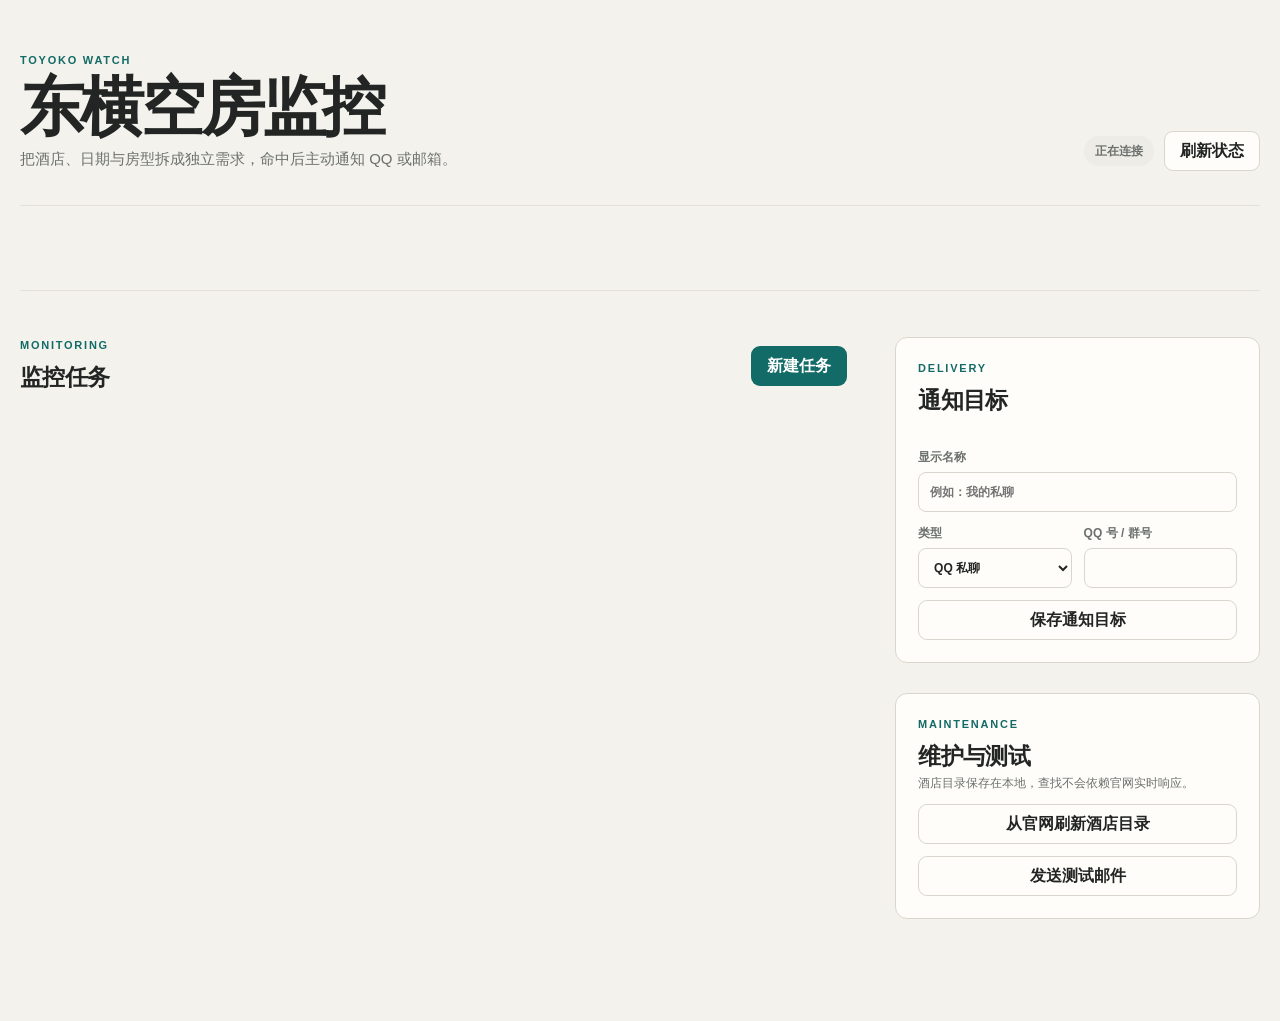
==== pages/watch/index.html @ eeb9e1a4 "feat: add Toyoko watch WebUI" ====
<!doctype html>
<html lang="zh-CN">
  <head>
    <meta charset="utf-8" />
    <meta name="viewport" content="width=device-width, initial-scale=1" />
    <title>东横空房监控</title>
    <link rel="stylesheet" href="./style.css" />
  </head>
  <body>
    <div class="shell">
      <header class="topbar">
        <div>
          <p class="eyebrow">TOYOKO WATCH</p>
          <h1>东横空房监控</h1>
          <p class="subtitle">把酒店、日期与房型拆成独立需求，命中后主动通知 QQ 或邮箱。</p>
        </div>
        <div class="top-actions">
          <span id="health" class="status-pill">正在连接</span>
          <button id="reload" class="button secondary" type="button">刷新状态</button>
        </div>
      </header>

      <section id="metrics" class="metrics skeleton" aria-label="运行状态"></section>
      <div id="page-error" class="page-error hidden" role="alert"></div>

      <main class="layout">
        <section class="primary">
          <div class="section-head">
            <div>
              <p class="section-kicker">MONITORING</p>
              <h2>监控任务</h2>
            </div>
            <button id="new-task" class="button primary-button" type="button">新建任务</button>
          </div>
          <div id="tasks" class="task-list loading-list" aria-live="polite"></div>
        </section>

        <aside class="sidebar">
          <section class="panel">
            <div class="section-head compact">
              <div>
                <p class="section-kicker">DELIVERY</p>
                <h2>通知目标</h2>
              </div>
            </div>
            <div id="targets" class="target-list"></div>
            <form id="target-form" class="inline-form">
              <input id="target-id" type="hidden" />
              <label>显示名称<input id="target-label" required placeholder="例如：我的私聊" /></label>
              <div class="two-cols">
                <label>类型
                  <select id="target-kind"><option value="private">QQ 私聊</option><option value="group">QQ 群聊</option></select>
                </label>
                <label>QQ 号 / 群号<input id="target-number" required inputmode="numeric" pattern="[0-9]+" /></label>
              </div>
              <button class="button secondary full" type="submit">保存通知目标</button>
            </form>
          </section>

          <section class="panel maintenance">
            <p class="section-kicker">MAINTENANCE</p>
            <h2>维护与测试</h2>
            <p id="catalog-note" class="muted">酒店目录保存在本地，查找不会依赖官网实时响应。</p>
            <div class="stack-actions">
              <button id="refresh-catalog" class="button secondary full" type="button">从官网刷新酒店目录</button>
              <button id="test-email" class="button secondary full" type="button">发送测试邮件</button>
            </div>
          </section>
        </aside>
      </main>
    </div>

    <dialog id="task-dialog" class="dialog">
      <form id="task-form" method="dialog">
        <div class="dialog-head">
          <div><p class="section-kicker">WATCH TASK</p><h2 id="dialog-title">新建监控任务</h2></div>
          <button id="close-dialog" class="icon-button" type="button" aria-label="关闭">关闭</button>
        </div>
        <div class="dialog-body">
          <input id="task-id" type="hidden" />
          <section class="form-section">
            <h3>基本设置</h3>
            <div class="form-grid">
              <label class="span-2">任务名称<input id="task-name" required placeholder="例如：横滨周六晚" /></label>
              <label>入住日期<input id="task-checkin" type="date" required /></label>
              <label>退房日期<input id="task-checkout" type="date" required /></label>
              <label>检查间隔（秒）<input id="task-interval" type="number" min="60" max="3600" value="300" required /></label>
              <label class="switch-line"><input id="task-enabled" type="checkbox" />启用监控</label>
              <label class="switch-line"><input id="task-notify-changes" type="checkbox" />库存变化时再次通知</label>
              <label class="switch-line"><input id="task-email" type="checkbox" />同时发送邮件</label>
            </div>
          </section>

          <section class="form-section">
            <div class="subsection-head"><h3>酒店</h3><span id="hotel-count" class="count-label">0 家已选</span></div>
            <div id="selected-hotels" class="chips"></div>
            <label class="search-field">检索本地酒店目录
              <input id="hotel-search" placeholder="输入酒店编号、名称、城市或地址" autocomplete="off" />
            </label>
            <div id="hotel-results" class="hotel-results"></div>
          </section>

          <section class="form-section">
            <div class="subsection-head">
              <h3>独立房间需求</h3>
              <div class="head-actions">
                <button id="probe-rooms" class="button text-button" type="button">探测官网房型</button>
                <button id="add-slot" class="button text-button" type="button">添加需求</button>
              </div>
            </div>
            <p class="hint">订到其中一个需求后，只把该项标记为“已订到”，其他需求会继续监控。</p>
            <div id="probe-results" class="probe-results hidden"></div>
            <div id="slots" class="slots"></div>
          </section>

          <section class="form-section">
            <h3>通知去向</h3>
            <div id="task-targets" class="check-grid"></div>
            <p class="hint">启用的任务至少需要一个可用 QQ 目标，或已经配置好的邮件。</p>
          </section>
        </div>
        <div class="dialog-actions">
          <button id="cancel-task" class="button secondary" type="button">取消</button>
          <button id="save-task" class="button primary-button" type="submit">保存任务</button>
        </div>
      </form>
    </dialog>

    <div id="toast" class="toast hidden" role="status"></div>
    <script type="module" src="./app.js"></script>
  </body>
</html>
---- pages/watch/style.css ----
:root {
  color-scheme: light;
  --bg: #f4f2ed;
  --surface: #fffdf9;
  --surface-soft: #eeece6;
  --line: #d9d6ce;
  --text: #222523;
  --muted: #6c716d;
  --accent: #126b66;
  --accent-hover: #0d5955;
  --accent-soft: #dcecea;
  --danger: #9f3c35;
  --danger-soft: #f5e2df;
  --shadow: 0 18px 50px rgba(35, 38, 36, 0.12);
}

[data-theme="dark"] {
  color-scheme: dark;
  --bg: #171918;
  --surface: #202321;
  --surface-soft: #292c2a;
  --line: #3b403d;
  --text: #f0f1ec;
  --muted: #a5aaa5;
  --accent: #76c8bf;
  --accent-hover: #91d7cf;
  --accent-soft: #233f3c;
  --danger: #ef8f86;
  --danger-soft: #482c2a;
  --shadow: 0 18px 50px rgba(0, 0, 0, 0.28);
}

* { box-sizing: border-box; }
body {
  margin: 0;
  min-width: 320px;
  background: var(--bg);
  color: var(--text);
  font-family: Geist, "Segoe UI", "Noto Sans SC", sans-serif;
  line-height: 1.5;
}
button, input, select { font: inherit; }
button { cursor: pointer; }
.shell { width: min(1240px, calc(100% - 40px)); margin: 0 auto; padding: 52px 0 72px; }
.topbar { display: flex; align-items: flex-end; justify-content: space-between; gap: 32px; }
.eyebrow, .section-kicker { margin: 0 0 7px; color: var(--accent); font-size: 11px; font-weight: 750; letter-spacing: .16em; }
h1, h2, h3, p { margin-top: 0; }
h1 { margin-bottom: 10px; font-size: clamp(34px, 6vw, 64px); line-height: .98; letter-spacing: -.055em; }
h2 { margin-bottom: 0; font-size: 23px; letter-spacing: -.025em; }
h3 { margin-bottom: 14px; font-size: 16px; }
.subtitle { max-width: 660px; margin-bottom: 0; color: var(--muted); font-size: 15px; }
.top-actions { display: flex; align-items: center; gap: 10px; flex-shrink: 0; }
.button, .icon-button {
  border: 1px solid transparent; border-radius: 9px; min-height: 40px; padding: 0 15px;
  background: transparent; color: var(--text); font-weight: 650; transition: transform .16s ease, background .16s ease, border-color .16s ease;
}
.button:hover, .icon-button:hover { transform: translateY(-1px); }
.button:active, .icon-button:active { transform: translateY(1px) scale(.985); }
.button:disabled { cursor: wait; opacity: .55; transform: none; }
.primary-button { background: var(--accent); color: #fff; }
[data-theme="dark"] .primary-button { color: #10211f; }
.primary-button:hover { background: var(--accent-hover); }
.secondary { border-color: var(--line); background: var(--surface); }
.secondary:hover { border-color: var(--accent); }
.text-button { min-height: 32px; padding: 0 8px; color: var(--accent); }
.text-button:hover { background: var(--accent-soft); }
.danger-button { color: var(--danger); }
.full { width: 100%; }
.status-pill, .badge { display: inline-flex; align-items: center; min-height: 30px; border-radius: 999px; padding: 0 11px; background: var(--surface-soft); color: var(--muted); font-size: 12px; font-weight: 700; }
.status-pill.good, .badge.active { background: var(--accent-soft); color: var(--accent); }
.badge.fulfilled { background: var(--surface-soft); color: var(--muted); }
.badge.paused { background: var(--danger-soft); color: var(--danger); }
.metrics { display: grid; grid-template-columns: repeat(5, 1fr); margin: 34px 0 46px; border-block: 1px solid var(--line); }
.metric { padding: 20px 18px; border-right: 1px solid var(--line); }
.metric:first-child { padding-left: 0; }
.metric:last-child { border-right: 0; }
.metric strong { display: block; font-size: 25px; letter-spacing: -.04em; }
.metric span { color: var(--muted); font-size: 12px; }
.skeleton { min-height: 86px; opacity: .6; }
.layout { display: grid; grid-template-columns: minmax(0, 1.7fr) minmax(300px, .75fr); gap: 48px; align-items: start; }
.section-head, .subsection-head { display: flex; align-items: center; justify-content: space-between; gap: 18px; }
.section-head { margin-bottom: 18px; }
.section-head.compact { margin-bottom: 14px; }
.task-list { display: grid; gap: 12px; }
.task-card { border-top: 1px solid var(--line); padding: 22px 0 10px; }
.task-card:first-child { border-top: 0; }
.task-title-row { display: flex; justify-content: space-between; gap: 16px; }
.task-title { display: flex; align-items: center; flex-wrap: wrap; gap: 10px; }
.task-title h3 { margin: 0; font-size: 18px; }
.task-meta { margin: 9px 0 16px; color: var(--muted); font-size: 13px; }
.slot-summary { display: grid; gap: 7px; }
.slot-row { display: grid; grid-template-columns: minmax(0, 1fr) auto auto; align-items: center; gap: 9px; padding: 9px 11px; background: var(--surface-soft); border-radius: 8px; font-size: 13px; }
.slot-row select { min-height: 32px; }
.card-actions { display: flex; gap: 5px; margin-top: 14px; flex-wrap: wrap; }
.panel { margin-bottom: 30px; border: 1px solid var(--line); background: var(--surface); padding: 22px; border-radius: 12px; }
.target-list { display: grid; gap: 8px; margin-bottom: 16px; }
.target-item { display: grid; grid-template-columns: minmax(0, 1fr) auto; gap: 8px; padding-bottom: 10px; border-bottom: 1px solid var(--line); }
.target-item strong, .target-item span { display: block; }
.target-item span { color: var(--muted); font-size: 12px; word-break: break-all; }
.mini-actions { display: flex; gap: 4px; }
.mini-actions button { min-height: 30px; padding: 0 8px; }
.inline-form, .stack-actions { display: grid; gap: 12px; }
.two-cols, .form-grid { display: grid; grid-template-columns: repeat(2, minmax(0, 1fr)); gap: 12px; }
label { display: grid; gap: 6px; color: var(--muted); font-size: 12px; font-weight: 650; }
input, select { width: 100%; min-height: 40px; border: 1px solid var(--line); border-radius: 8px; padding: 0 11px; background: var(--surface); color: var(--text); outline: none; }
input:focus, select:focus { border-color: var(--accent); box-shadow: 0 0 0 3px var(--accent-soft); }
.muted, .hint { color: var(--muted); font-size: 12px; }
.empty { border: 1px dashed var(--line); border-radius: 10px; padding: 28px; color: var(--muted); text-align: center; }
.page-error { margin: -26px 0 30px; padding: 12px 14px; border: 1px solid var(--danger); background: var(--danger-soft); color: var(--danger); border-radius: 8px; }
.hidden { display: none !important; }
.dialog { width: min(900px, calc(100% - 24px)); max-height: calc(100vh - 36px); padding: 0; border: 1px solid var(--line); border-radius: 14px; background: var(--surface); color: var(--text); box-shadow: var(--shadow); }
.dialog::backdrop { background: rgba(15, 18, 16, .55); }
.dialog form { display: flex; flex-direction: column; max-height: calc(100vh - 38px); }
.dialog-head, .dialog-actions { display: flex; justify-content: space-between; align-items: center; gap: 16px; padding: 20px 24px; }
.dialog-head { border-bottom: 1px solid var(--line); }
.dialog-actions { border-top: 1px solid var(--line); justify-content: flex-end; }
.dialog-body { overflow-y: auto; padding: 0 24px 26px; }
.form-section { padding: 24px 0; border-bottom: 1px solid var(--line); }
.form-section:last-child { border-bottom: 0; }
.span-2 { grid-column: span 2; }
.switch-line { display: flex; align-items: center; gap: 9px; min-height: 40px; color: var(--text); }
.switch-line input { width: 17px; min-height: 17px; accent-color: var(--accent); box-shadow: none; }
.head-actions { display: flex; gap: 6px; }
.count-label { color: var(--muted); font-size: 12px; }
.chips { display: flex; flex-wrap: wrap; gap: 7px; margin-bottom: 12px; }
.chip { display: inline-flex; align-items: center; gap: 7px; min-height: 30px; padding: 0 9px; border-radius: 999px; background: var(--accent-soft); color: var(--accent); font-size: 12px; font-weight: 700; }
.chip button { border: 0; background: transparent; color: inherit; padding: 0; }
.hotel-results { max-height: 210px; overflow-y: auto; margin-top: 8px; border: 1px solid var(--line); border-radius: 9px; }
.hotel-option { display: grid; grid-template-columns: auto minmax(0, 1fr); gap: 10px; width: 100%; padding: 11px; border: 0; border-bottom: 1px solid var(--line); background: var(--surface); color: var(--text); text-align: left; }
.hotel-option:last-child { border-bottom: 0; }
.hotel-option:hover { background: var(--surface-soft); }
.hotel-option code { color: var(--accent); }
.hotel-option small { display: block; color: var(--muted); }
.slots { display: grid; gap: 12px; }
.slot-editor { border: 1px solid var(--line); border-radius: 10px; padding: 16px; background: var(--surface-soft); }
.slot-editor-head { display: flex; justify-content: space-between; align-items: center; margin-bottom: 12px; }
.slot-editor-head strong { font-size: 14px; }
.slot-grid { display: grid; grid-template-columns: repeat(4, minmax(0, 1fr)); gap: 10px; }
.slot-grid .wide { grid-column: span 2; }
.subtypes { display: flex; flex-wrap: wrap; gap: 7px 12px; grid-column: 1 / -1; padding-top: 4px; }
.subtypes label, .check-grid label { display: flex; align-items: center; gap: 7px; color: var(--text); }
.subtypes input, .check-grid input { width: 16px; min-height: 16px; accent-color: var(--accent); box-shadow: none; }
.check-grid { display: grid; grid-template-columns: repeat(2, minmax(0, 1fr)); gap: 10px; }
.probe-results { margin: 12px 0; padding: 12px; border-left: 3px solid var(--accent); background: var(--accent-soft); font-size: 12px; }
.probe-hotel { margin-bottom: 8px; }
.probe-hotel:last-child { margin-bottom: 0; }
.toast { position: fixed; right: 22px; bottom: 22px; max-width: min(420px, calc(100% - 44px)); padding: 13px 16px; border-radius: 9px; background: var(--text); color: var(--surface); box-shadow: var(--shadow); font-size: 13px; z-index: 20; }

@media (max-width: 860px) {
  .shell { width: min(100% - 24px, 720px); padding-top: 30px; }
  .topbar { align-items: flex-start; flex-direction: column; }
  .top-actions { width: 100%; justify-content: space-between; }
  .metrics { grid-template-columns: repeat(2, 1fr); }
  .metric { border-bottom: 1px solid var(--line); }
  .layout { grid-template-columns: 1fr; gap: 34px; }
  .slot-grid { grid-template-columns: repeat(2, minmax(0, 1fr)); }
}

@media (max-width: 540px) {
  .shell { width: calc(100% - 20px); }
  h1 { font-size: 38px; }
  .metrics { grid-template-columns: 1fr 1fr; }
  .metric { padding: 14px 10px; }
  .form-grid, .two-cols, .check-grid { grid-template-columns: 1fr; }
  .span-2 { grid-column: auto; }
  .dialog-head, .dialog-actions { padding: 16px; }
  .dialog-body { padding: 0 16px 20px; }
  .slot-grid { grid-template-columns: 1fr; }
  .slot-grid .wide { grid-column: auto; }
  .task-title-row { flex-direction: column; }
  .slot-row { grid-template-columns: 1fr; }
}

@media (prefers-reduced-motion: reduce) {
  *, *::before, *::after { scroll-behavior: auto !important; transition: none !important; }
}
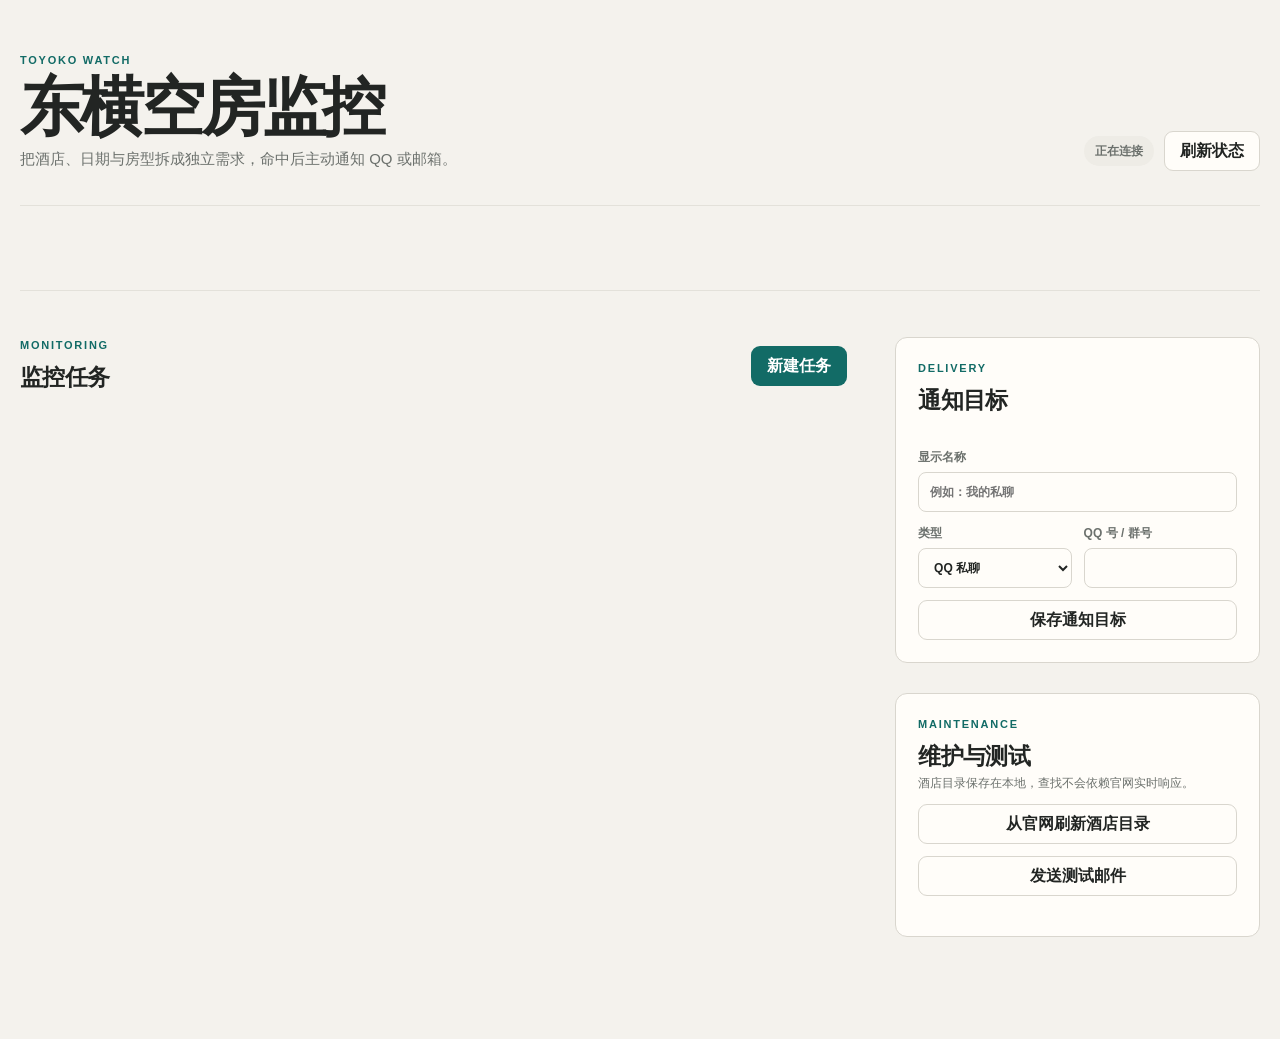
==== commit 7b1e4019: "docs: document Toyoko watch plugin" ====
--- a/pages/watch/index.html
+++ b/pages/watch/index.html
@@ -65,6 +65,7 @@
               <button id="refresh-catalog" class="button secondary full" type="button">从官网刷新酒店目录</button>
               <button id="test-email" class="button secondary full" type="button">发送测试邮件</button>
             </div>
+            <div id="recent-errors" class="recent-errors"></div>
           </section>
         </aside>
       </main>
--- a/pages/watch/style.css
+++ b/pages/watch/style.css
@@ -105,6 +105,8 @@
 input, select { width: 100%; min-height: 40px; border: 1px solid var(--line); border-radius: 8px; padding: 0 11px; background: var(--surface); color: var(--text); outline: none; }
 input:focus, select:focus { border-color: var(--accent); box-shadow: 0 0 0 3px var(--accent-soft); }
 .muted, .hint { color: var(--muted); font-size: 12px; }
+.recent-errors { display: grid; gap: 7px; margin-top: 18px; }
+.error-line { padding: 9px; border-left: 2px solid var(--danger); background: var(--danger-soft); color: var(--danger); font-size: 11px; word-break: break-word; }
 .empty { border: 1px dashed var(--line); border-radius: 10px; padding: 28px; color: var(--muted); text-align: center; }
 .page-error { margin: -26px 0 30px; padding: 12px 14px; border: 1px solid var(--danger); background: var(--danger-soft); color: var(--danger); border-radius: 8px; }
 .hidden { display: none !important; }
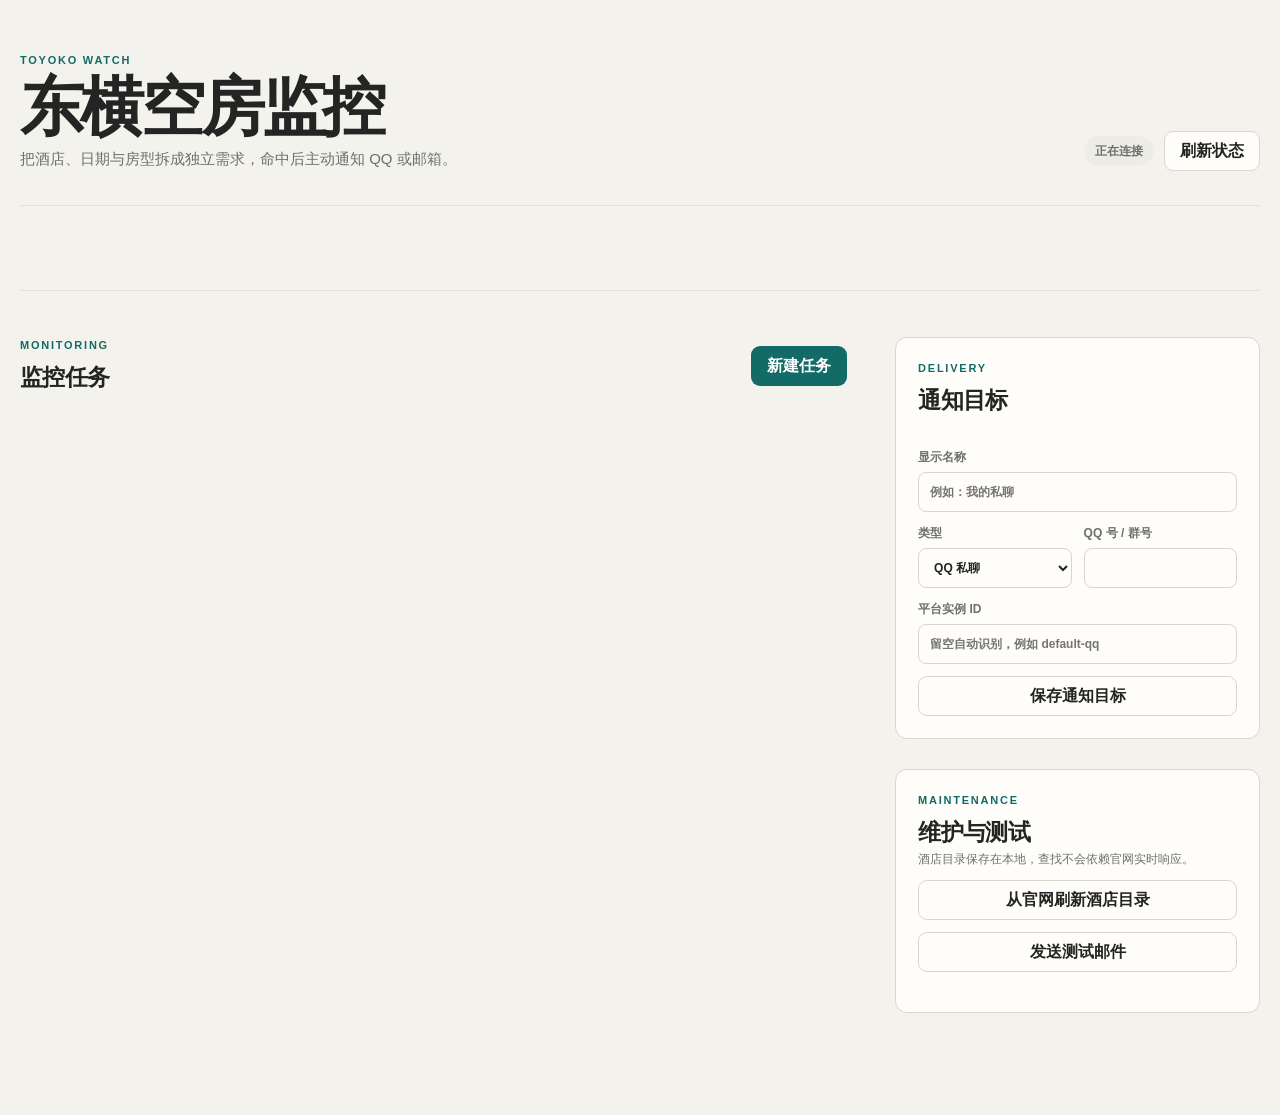
==== commit fda916f7: "feat: configure OneBot platform IDs in WebUI" ====
--- a/pages/watch/index.html
+++ b/pages/watch/index.html
@@ -53,6 +53,9 @@
                 </label>
                 <label>QQ 号 / 群号<input id="target-number" required inputmode="numeric" pattern="[0-9]+" /></label>
               </div>
+              <label>平台实例 ID
+                <input id="target-platform-id" placeholder="留空自动识别，例如 default-qq" />
+              </label>
               <button class="button secondary full" type="submit">保存通知目标</button>
             </form>
           </section>
